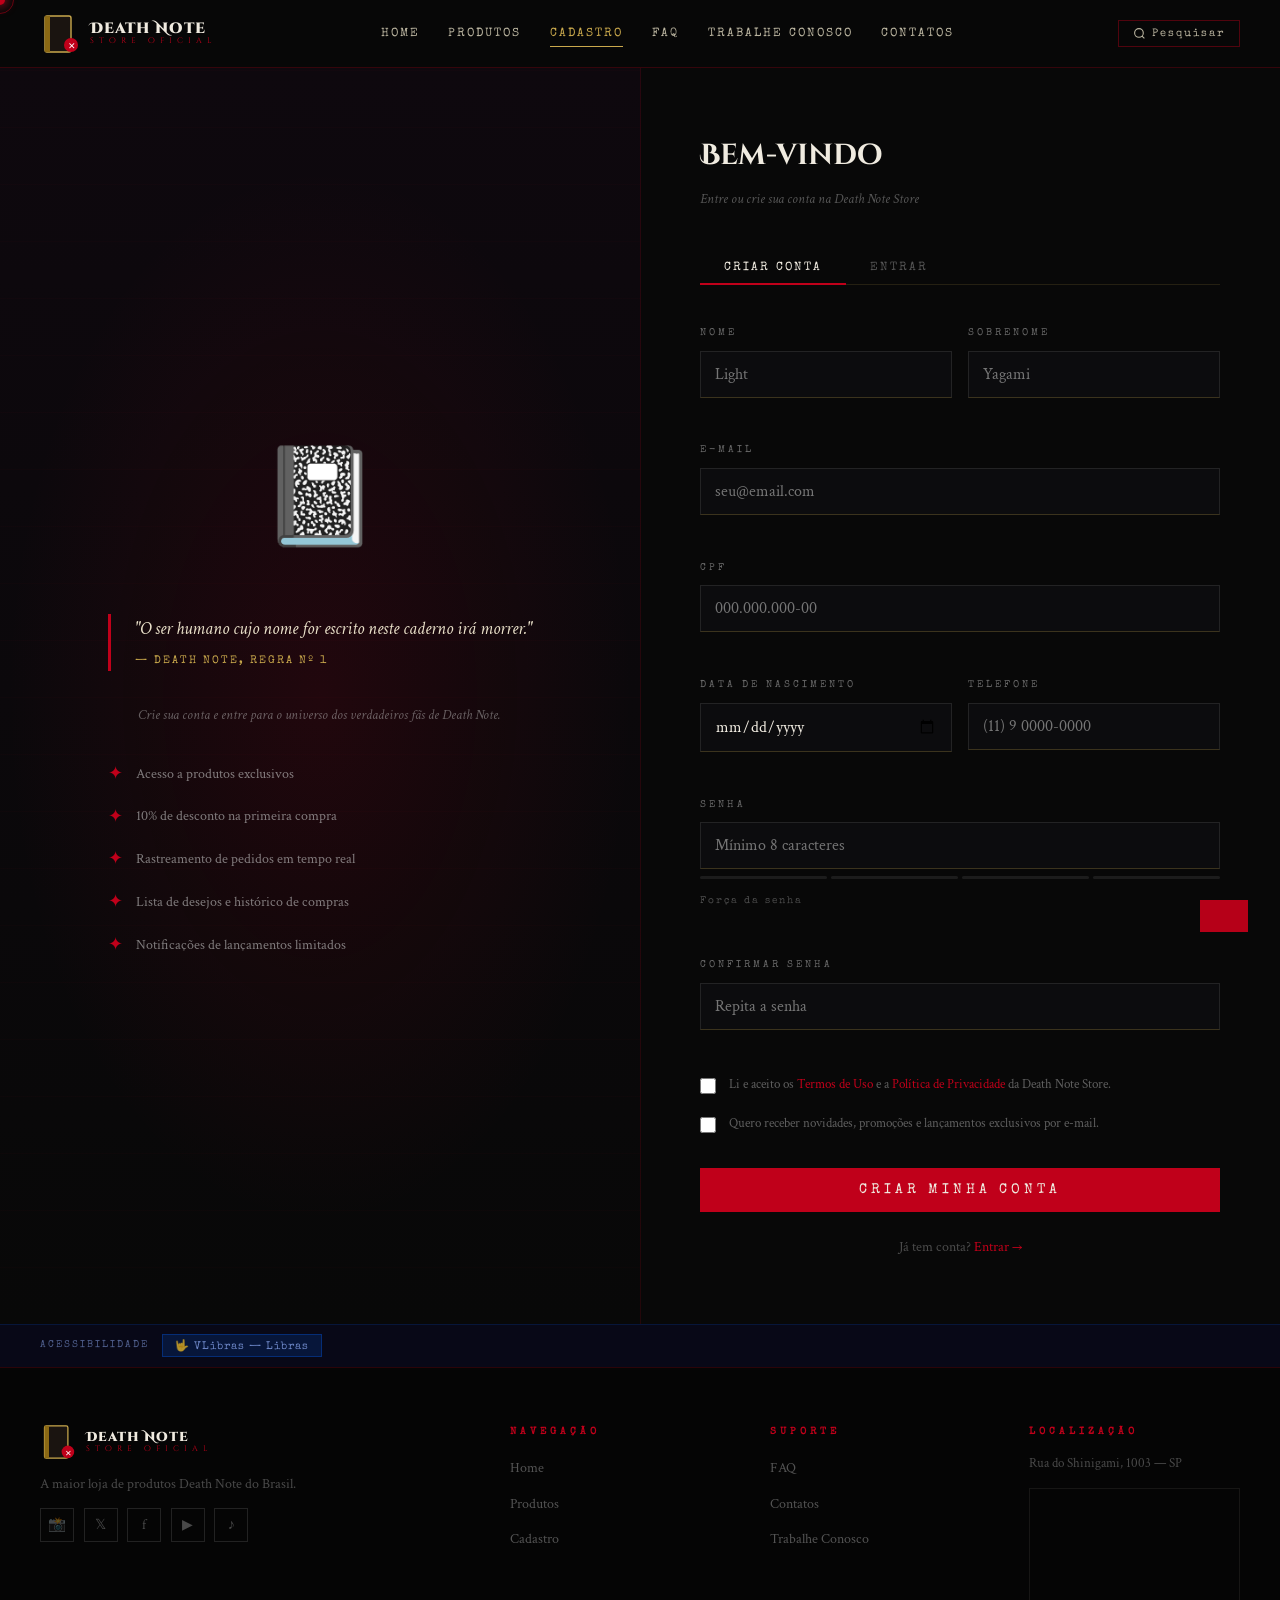
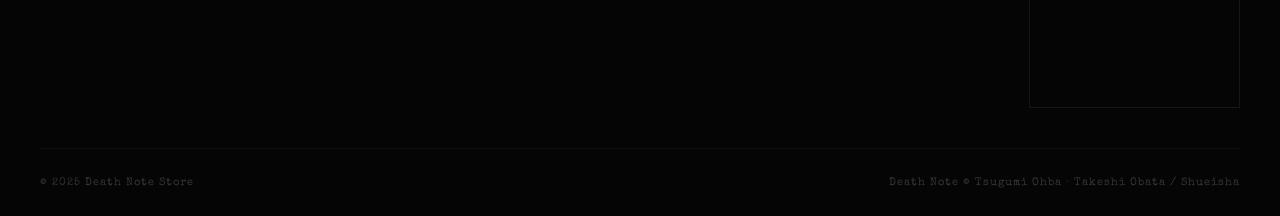
==== cadastro.html @ 44379158 "att final boss" ====
<!DOCTYPE html>
<html lang="pt-BR">
<head>
<meta charset="UTF-8">
<meta name="viewport" content="width=device-width, initial-scale=1.0">
<title>Cadastro — Death Note Store</title>
<link rel="stylesheet" href="style.css">
<style>
.cad-wrapper {
  min-height: 100vh;
  display: flex;
  align-items: stretch;
  padding-top: 68px;
}

/* LADO ESQUERDO — decorativo */
.cad-left {
  flex: 1;
  background:
    radial-gradient(ellipse 70% 60% at 50% 50%, rgba(192,0,26,.12) 0%, transparent 70%),
    linear-gradient(180deg, #0e080e, #080808);
  display: flex;
  flex-direction: column;
  align-items: center;
  justify-content: center;
  padding: 4rem 3rem;
  position: relative;
  overflow: hidden;
  border-right: 1px solid rgba(192,0,26,.15);
}

.cad-left-lines {
  position: absolute; inset: 0;
  background-image:
    repeating-linear-gradient(0deg,transparent,transparent 56px,rgba(192,0,26,.025) 56px,rgba(192,0,26,.025) 57px);
}

.cad-quote {
  position: relative; z-index: 2; text-align: center;
}

.cad-icon { font-size: 6rem; margin-bottom: 2rem; animation: float 4s ease-in-out infinite; }
@keyframes float { 0%,100%{transform:translateY(0)} 50%{transform:translateY(-12px)} }

.cad-quote blockquote {
  border-left: 3px solid var(--red); padding-left: 1.5rem; text-align:left; margin-bottom:2rem;
  font-style:italic; font-size:1.1rem; color:var(--cream);
}
.cad-quote blockquote cite {
  display:block; font-family:'Special Elite',cursive; font-size:.68rem; letter-spacing:2px;
  color:var(--gold); font-style:normal; margin-top:.5rem; text-transform:uppercase;
}

.cad-benefits { list-style:none; text-align:left; margin-top:2rem; }
.cad-benefits li {
  display:flex; align-items:center; gap:.8rem;
  font-size:.9rem; color:rgba(200,200,200,.6); margin-bottom:.8rem;
}
.cad-benefits li span { color:var(--red); font-size:1.1rem; }

/* LADO DIREITO — formulário */
.cad-right {
  flex: 1;
  display: flex;
  align-items: center;
  justify-content: center;
  padding: 4rem 3rem;
  background: #080808;
}

.cad-form-box {
  width: 100%; max-width: 520px;
}

.cad-form-box h1 {
  font-family: 'Cinzel Decorative', cursive;
  font-size: 1.8rem; color: var(--white);
  margin-bottom: .4rem;
}
.cad-form-box .sub {
  font-size:.9rem; color:rgba(200,200,200,.4); margin-bottom:2.5rem;
  font-style:italic;
}

/* ABAS Login / Cadastro */
.tabs { display:flex; gap:0; margin-bottom:2.5rem; border-bottom:1px solid rgba(201,168,76,.15); }
.tab-btn {
  background:none; border:none; padding:10px 24px;
  font-family:'Special Elite',cursive; font-size:.72rem; letter-spacing:2px;
  color:rgba(200,200,200,.4); cursor:none; transition:all .2s;
  border-bottom:2px solid transparent; margin-bottom:-1px;
  text-transform:uppercase;
}
.tab-btn.active { color:var(--white); border-bottom-color:var(--red); }
.tab-btn:hover { color:var(--text); }

.tab-pane { display:none; }
.tab-pane.active { display:block; }

/* CAMPOS */
.field { margin-bottom:1.4rem; position:relative; }
.field label {
  display:block; font-family:'Special Elite',cursive; font-size:.65rem;
  letter-spacing:3px; color:rgba(200,200,200,.5); text-transform:uppercase; margin-bottom:.5rem;
}

.field input, .field select {
  width:100%; background:#0c0c0e;
  border:1px solid rgba(200,200,200,.12); border-bottom:1px solid rgba(201,168,76,.25);
  color:var(--white); padding:12px 14px; font-family:'Crimson Text',serif; font-size:1rem;
  outline:none; transition:all .3s; cursor:none;
  -webkit-appearance:none;
}
.field input:focus {
  border-color:rgba(192,0,26,.5); border-bottom-color:var(--red);
  background:#0f0c0f;
  box-shadow:0 2px 0 var(--red);
}
.field input.valid {
  border-color:rgba(50,200,100,.3); border-bottom-color:rgba(50,200,100,.6);
  box-shadow:0 2px 0 rgba(50,200,100,.5);
}
.field input.invalid {
  border-color:rgba(192,0,26,.5); border-bottom-color:var(--red);
  box-shadow:0 2px 0 var(--red);
}

.field-msg {
  font-family:'Special Elite',cursive; font-size:.62rem; letter-spacing:1px;
  margin-top:.4rem; min-height:1rem; display:block; transition:all .3s;
}
.field-msg.ok { color:rgba(50,200,100,.7); }
.field-msg.err { color:var(--red); }

.field-icon {
  position:absolute; right:12px; top:38px; font-size:1rem; pointer-events:none;
}

/* CHECKBOX */
.check-row {
  display:flex; align-items:flex-start; gap:.8rem; margin-bottom:1.2rem; cursor:none;
}
.check-row input[type=checkbox] {
  width:16px; height:16px; flex-shrink:0; margin-top:3px; cursor:none;
  accent-color:var(--red);
}
.check-row label {
  font-size:.82rem; color:rgba(200,200,200,.45); cursor:none; line-height:1.5;
}
.check-row label a { color:var(--red); text-decoration:none; }
.check-row label a:hover { color:var(--gold); }

/* PROGRESSO SENHA */
.pwd-strength { margin-top:.4rem; }
.pwd-bars { display:flex; gap:4px; height:3px; margin-bottom:.3rem; }
.pwd-bar { flex:1; background:rgba(200,200,200,.1); transition:background .3s; border-radius:2px; }
.pwd-bar.weak   { background:var(--red); }
.pwd-bar.medium { background:var(--gold); }
.pwd-bar.strong { background:rgba(50,200,100,.7); }
.pwd-label { font-family:'Special Elite',cursive; font-size:.6rem; letter-spacing:2px; color:rgba(200,200,200,.35); }

/* BTN SUBMIT */
.btn-submit {
  width:100%; background:var(--red); color:var(--white); border:none;
  padding:15px; font-family:'Special Elite',cursive; font-size:.85rem;
  letter-spacing:4px; text-transform:uppercase; cursor:none; transition:all .3s;
  margin-top:1rem; position:relative; overflow:hidden;
}
.btn-submit::before {
  content:''; position:absolute; inset:0;
  background:rgba(255,255,255,.1); transform:translateX(-100%); transition:transform .3s;
}
.btn-submit:hover::before { transform:translateX(0); }
.btn-submit:hover { box-shadow:0 0 30px rgba(192,0,26,.5); }
.btn-submit:disabled { background:rgba(192,0,26,.3); cursor:not-allowed; }

.login-link { text-align:center; margin-top:1.5rem; font-size:.85rem; color:rgba(200,200,200,.35); }
.login-link a { color:var(--red); text-decoration:none; cursor:none; }
.login-link a:hover { color:var(--gold); }

/* DIVIDER */
.or-div {
  display:flex; align-items:center; gap:1rem; margin:1.5rem 0;
  font-family:'Special Elite',cursive; font-size:.65rem; letter-spacing:2px; color:rgba(200,200,200,.25);
}
.or-div::before, .or-div::after { content:''; flex:1; height:1px; background:rgba(200,200,200,.08); }

/* CAMPO DUPLO */
.field-row { display:grid; grid-template-columns:1fr 1fr; gap:1rem; }

/* SUCESSO */
.success-screen {
  display:none; text-align:center; padding:3rem 0;
}
.success-icon { font-size:4rem; margin-bottom:1.5rem; animation:bounceIn .8s ease; }
@keyframes bounceIn {
  0%   {transform:scale(0); opacity:0}
  60%  {transform:scale(1.15)}
  100% {transform:scale(1); opacity:1}
}
.success-screen h2 { font-family:'Cinzel Decorative',cursive; font-size:1.4rem; color:var(--white); margin-bottom:.8rem; }
.success-screen p { color:var(--text); font-size:.95rem; margin-bottom:2rem; }

@media(max-width:900px){
  .cad-left { display:none; }
  .cad-right { padding:2rem 1.5rem; }
}
</style>
</head>
<body>

<div class="cursor" id="cursor"></div>
<div class="cursor-ring" id="cursorRing"></div>

<!-- SEARCH MODAL -->
<div class="search-modal" id="searchModal">
  <div class="search-box">
    <div class="search-input-wrap">
      <input type="text" class="search-input" id="searchInput" placeholder="Buscar produtos...">
      <button class="search-close" onclick="closeSearch()">✕</button>
    </div>
    <div class="search-results" id="searchResults"></div>
  </div>
</div>

<!-- HEADER -->
<header>
  <a href="index.html" class="logo">
    <div class="logo-icon">
      <svg viewBox="0 0 40 40" fill="none"><rect x="5" y="2" width="26" height="36" rx="2" fill="#1a1410" stroke="#c9a84c" stroke-width="1.4"/><rect x="5" y="2" width="5" height="36" fill="#8b6914"/><circle cx="31" cy="31" r="7" fill="#c0001a"/><text x="27.5" y="35" fill="white" font-size="9" font-family="serif">✕</text></svg>
    </div>
    <div class="logo-text">Death Note <small>store oficial</small></div>
  </a>
  <nav>
    <a href="index.html">Home</a>
    <a href="produtos.html">Produtos</a>
    <a href="cadastro.html" class="active">Cadastro</a>
    <a href="index.html#faq">FAQ</a>
    <a href="index.html#trabalhe">Trabalhe Conosco</a>
    <a href="index.html#contatos">Contatos</a>
  </nav>
  <div class="header-right">
    <button class="btn-search" onclick="openSearch()">
      <svg width="13" height="13" viewBox="0 0 24 24" fill="none" stroke="currentColor" stroke-width="2"><circle cx="11" cy="11" r="8"/><path d="m21 21-4.35-4.35"/></svg>
      Pesquisar
    </button>
  </div>
</header>

<main>
<div class="cad-wrapper">

  <!-- ESQUERDA -->
  <div class="cad-left">
    <div class="cad-left-lines"></div>
    <div class="cad-quote">
      <div class="cad-icon">📓</div>
      <blockquote>
        "O ser humano cujo nome for escrito neste caderno irá morrer."
        <cite>— Death Note, Regra Nº 1</cite>
      </blockquote>
      <p style="font-size:.9rem;color:rgba(200,200,200,.45);font-style:italic;margin-bottom:1.5rem;">Crie sua conta e entre para o universo dos verdadeiros fãs de Death Note.</p>
      <ul class="cad-benefits">
        <li><span>✦</span> Acesso a produtos exclusivos</li>
        <li><span>✦</span> 10% de desconto na primeira compra</li>
        <li><span>✦</span> Rastreamento de pedidos em tempo real</li>
        <li><span>✦</span> Lista de desejos e histórico de compras</li>
        <li><span>✦</span> Notificações de lançamentos limitados</li>
      </ul>
    </div>
  </div>

  <!-- DIREITA -->
  <div class="cad-right">
    <div class="cad-form-box">

      <h1>Bem-vindo</h1>
      <p class="sub">Entre ou crie sua conta na Death Note Store</p>

      <!-- ABAS -->
      <div class="tabs">
        <button class="tab-btn active" onclick="switchTab('cadastro',this)">Criar Conta</button>
        <button class="tab-btn" onclick="switchTab('login',this)">Entrar</button>
      </div>

      <!-- ── ABA CADASTRO ── -->
      <div class="tab-pane active" id="tab-cadastro">
        <div id="formCad">
          <div class="field-row">
            <div class="field">
              <label>Nome</label>
              <input type="text" id="fNome" placeholder="Light" oninput="validateNome()" onblur="validateNome()">
              <span class="field-msg" id="msgNome"></span>
            </div>
            <div class="field">
              <label>Sobrenome</label>
              <input type="text" id="fSobrenome" placeholder="Yagami" oninput="validateSobrenome()" onblur="validateSobrenome()">
              <span class="field-msg" id="msgSobrenome"></span>
            </div>
          </div>

          <div class="field">
            <label>E-mail</label>
            <input type="email" id="fEmail" placeholder="seu@email.com" oninput="validateEmail()" onblur="validateEmail()">
            <span class="field-msg" id="msgEmail"></span>
          </div>

          <div class="field">
            <label>CPF</label>
            <input type="text" id="fCpf" placeholder="000.000.000-00" maxlength="14" oninput="maskCpf(this)" onblur="validateCpf()">
            <span class="field-msg" id="msgCpf"></span>
          </div>

          <div class="field-row">
            <div class="field">
              <label>Data de Nascimento</label>
              <input type="date" id="fNasc" onblur="validateNasc()">
              <span class="field-msg" id="msgNasc"></span>
            </div>
            <div class="field">
              <label>Telefone</label>
              <input type="text" id="fTel" placeholder="(11) 9 0000-0000" maxlength="16" oninput="maskTel(this)" onblur="validateTel()">
              <span class="field-msg" id="msgTel"></span>
            </div>
          </div>

          <div class="field">
            <label>Senha</label>
            <input type="password" id="fSenha" placeholder="Mínimo 8 caracteres" oninput="validateSenha()" onblur="validateSenha()">
            <div class="pwd-strength">
              <div class="pwd-bars">
                <div class="pwd-bar" id="bar1"></div>
                <div class="pwd-bar" id="bar2"></div>
                <div class="pwd-bar" id="bar3"></div>
                <div class="pwd-bar" id="bar4"></div>
              </div>
              <span class="pwd-label" id="pwdLabel">Força da senha</span>
            </div>
            <span class="field-msg" id="msgSenha"></span>
          </div>

          <div class="field">
            <label>Confirmar Senha</label>
            <input type="password" id="fSenha2" placeholder="Repita a senha" oninput="validateSenha2()" onblur="validateSenha2()">
            <span class="field-msg" id="msgSenha2"></span>
          </div>

          <div class="check-row">
            <input type="checkbox" id="chkTermos">
            <label for="chkTermos">Li e aceito os <a href="#">Termos de Uso</a> e a <a href="#">Política de Privacidade</a> da Death Note Store.</label>
          </div>
          <div class="check-row">
            <input type="checkbox" id="chkNews">
            <label for="chkNews">Quero receber novidades, promoções e lançamentos exclusivos por e-mail.</label>
          </div>

          <button class="btn-submit" onclick="submitCad()">Criar Minha Conta</button>
          <p class="login-link">Já tem conta? <a onclick="switchTabDirect('login')">Entrar →</a></p>
        </div>

        <!-- SUCESSO -->
        <div class="success-screen" id="successCad">
          <div class="success-icon">📓</div>
          <h2>Conta Criada!</h2>
          <p>Bem-vindo ao universo Death Note Store.<br>Você ganhou <strong style="color:var(--gold)">10% de desconto</strong> na primeira compra com o cupom:</p>
          <div style="border:1px dashed rgba(201,168,76,.4);padding:12px 24px;display:inline-block;font-family:'Special Elite',cursive;font-size:1.2rem;letter-spacing:6px;color:var(--gold2);margin:1rem 0">KIRA2025</div>
          <br>
          <a href="produtos.html" class="btn-primary" style="margin-top:1rem">Ir às Compras →</a>
        </div>
      </div>

      <!-- ── ABA LOGIN ── -->
      <div class="tab-pane" id="tab-login">
        <div id="formLogin">
          <div class="field">
            <label>E-mail</label>
            <input type="email" id="lEmail" placeholder="seu@email.com" oninput="validateLEmail()" onblur="validateLEmail()">
            <span class="field-msg" id="msgLEmail"></span>
          </div>
          <div class="field">
            <label>Senha</label>
            <input type="password" id="lSenha" placeholder="Sua senha" oninput="validateLSenha()" onblur="validateLSenha()">
            <span class="field-msg" id="msgLSenha"></span>
          </div>
          <div style="text-align:right;margin-bottom:1.5rem;">
            <a href="#" style="font-family:'Special Elite',cursive;font-size:.65rem;letter-spacing:2px;color:rgba(200,200,200,.35);text-decoration:none;cursor:none;">Esqueci minha senha</a>
          </div>
          <button class="btn-submit" onclick="submitLogin()">Entrar na Minha Conta</button>
          <p class="login-link" style="margin-top:1.2rem">Não tem conta? <a onclick="switchTabDirect('cadastro')">Criar agora →</a></p>
        </div>
        <div class="success-screen" id="successLogin">
          <div class="success-icon">⚡</div>
          <h2>Login Realizado!</h2>
          <p>Bem-vindo de volta à Death Note Store.</p>
          <a href="index.html" class="btn-primary" style="margin-top:1rem">Ir para Home →</a>
        </div>
      </div>

    </div>
  </div>
</div>
</main>

<!-- VLIBRAS -->
<div class="vlibras-bar">
  <span>Acessibilidade</span>
  <button class="vlibras-btn" onclick="alert('VLibras — Tradução em Língua Brasileira de Sinais')">🤟 VLibras — Libras</button>
</div>

<footer>
  <div class="footer-grid">
    <div class="footer-brand">
      <div class="logo"><div class="logo-icon" style="width:36px;height:36px"><svg viewBox="0 0 40 40" fill="none"><rect x="5" y="2" width="26" height="36" rx="2" fill="#1a1410" stroke="#c9a84c" stroke-width="1.4"/><rect x="5" y="2" width="5" height="36" fill="#8b6914"/><circle cx="31" cy="31" r="7" fill="#c0001a"/><text x="27.5" y="35" fill="white" font-size="9" font-family="serif">✕</text></svg></div><div class="logo-text" style="font-size:.82rem">Death Note <small>store oficial</small></div></div>
      <p>A maior loja de produtos Death Note do Brasil.</p>
      <div class="social-row"><a href="#" class="social-btn">📸</a><a href="#" class="social-btn">𝕏</a><a href="#" class="social-btn">f</a><a href="#" class="social-btn">▶</a><a href="#" class="social-btn">♪</a></div>
    </div>
    <div class="footer-col"><h4>Navegação</h4><ul><li><a href="index.html">Home</a></li><li><a href="produtos.html">Produtos</a></li><li><a href="cadastro.html">Cadastro</a></li></ul></div>
    <div class="footer-col"><h4>Suporte</h4><ul><li><a href="index.html#faq">FAQ</a></li><li><a href="index.html#contatos">Contatos</a></li><li><a href="index.html#trabalhe">Trabalhe Conosco</a></li></ul></div>
    <div class="footer-col"><h4>Localização</h4><p style="font-size:.8rem;color:rgba(200,200,200,.35);margin-bottom:.8rem;">Rua do Shinigami, 1003 — SP</p><div class="map-wrap"><iframe src="https://www.google.com/maps/embed?pb=!1m18!1m12!1m3!1d3657.1975!2d-46.6388!3d-23.5489!2m3!1f0!2f0!3f0!3m2!1i1024!2i768!4f13.1!3m3!1m2!1s0x0%3A0x0!2zMjPCsDMyJzU2LjAiUyA0NsKwMzgnMTkuNiJX!5e0!3m2!1spt-BR!2sbr!4v1234567890" allowfullscreen="" loading="lazy"></iframe></div></div>
  </div>
  <div class="footer-bottom">
    <span class="footer-copy">© 2025 Death Note Store</span>
    <span class="footer-copy">Death Note © Tsugumi Ohba · Takeshi Obata / Shueisha</span>
  </div>
</footer>

<div id="toast" style="position:fixed;bottom:2rem;right:2rem;background:rgba(192,0,26,.95);color:var(--white);padding:1rem 1.5rem;font-family:'Special Elite',cursive;font-size:.78rem;letter-spacing:2px;z-index:3000;transform:translateY(200%);transition:transform .4s cubic-bezier(.34,1.56,.64,1);"></div>

<script src="shared.js"></script>
<script>
// ── ABAS
function switchTab(name, btn){
  document.querySelectorAll('.tab-btn').forEach(b=>b.classList.remove('active'));
  document.querySelectorAll('.tab-pane').forEach(p=>p.classList.remove('active'));
  btn.classList.add('active');
  document.getElementById('tab-'+name).classList.add('active');
}
function switchTabDirect(name){
  const btn = [...document.querySelectorAll('.tab-btn')].find(b=>b.textContent.toLowerCase().includes(name==='cadastro'?'criar':'entrar'));
  if(btn) switchTab(name,btn);
}

// ── MÁSCARAS
function maskCpf(el){
  let v=el.value.replace(/\D/g,'').substring(0,11);
  if(v.length>9) v=v.replace(/^(\d{3})(\d{3})(\d{3})(\d{1,2})/,'$1.$2.$3-$4');
  else if(v.length>6) v=v.replace(/^(\d{3})(\d{3})(\d{1,3})/,'$1.$2.$3');
  else if(v.length>3) v=v.replace(/^(\d{3})(\d{1,3})/,'$1.$2');
  el.value=v;
}
function maskTel(el){
  let v=el.value.replace(/\D/g,'').substring(0,11);
  if(v.length>10) v=v.replace(/^(\d{2})(\d{1})(\d{4})(\d{4})/,'($1) $2 $3-$4');
  else if(v.length>6) v=v.replace(/^(\d{2})(\d{4})(\d{0,4})/,'($1) $2-$3');
  else if(v.length>2) v=v.replace(/^(\d{2})(\d+)/,'($1) $2');
  else if(v.length>0) v='('+v;
  el.value=v;
}

// ── VALIDAÇÃO CPF (algoritmo oficial)
function cpfValido(cpf){
  cpf=cpf.replace(/\D/g,'');
  if(cpf.length!==11) return false;
  if(/^(\d)\1{10}$/.test(cpf)) return false;
  let sum=0, r;
  for(let i=0;i<9;i++) sum+=parseInt(cpf[i])*(10-i);
  r=sum%11<2?0:11-sum%11;
  if(r!==parseInt(cpf[9])) return false;
  sum=0;
  for(let i=0;i<10;i++) sum+=parseInt(cpf[i])*(11-i);
  r=sum%11<2?0:11-sum%11;
  return r===parseInt(cpf[10]);
}

// ── VALIDADORES
function setField(inputId, msgId, ok, msg){
  const inp=document.getElementById(inputId);
  const msgEl=document.getElementById(msgId);
  inp.className = ok===null ? '' : ok ? 'valid' : 'invalid';
  msgEl.className = 'field-msg ' + (ok===null?'': ok?'ok':'err');
  msgEl.textContent = msg||'';
}
function validateNome(){
  const v=document.getElementById('fNome').value.trim();
  if(!v) setField('fNome','msgNome',null,'');
  else if(v.length<2) setField('fNome','msgNome',false,'Nome muito curto');
  else setField('fNome','msgNome',true,'✓ Nome válido');
}
function validateSobrenome(){
  const v=document.getElementById('fSobrenome').value.trim();
  if(!v) setField('fSobrenome','msgSobrenome',null,'');
  else if(v.length<2) setField('fSobrenome','msgSobrenome',false,'Sobrenome muito curto');
  else setField('fSobrenome','msgSobrenome',true,'✓ Sobrenome válido');
}
function validateEmail(){
  const v=document.getElementById('fEmail').value.trim();
  const re=/^[^\s@]+@[^\s@]+\.[^\s@]+$/;
  if(!v) setField('fEmail','msgEmail',null,'');
  else if(!re.test(v)) setField('fEmail','msgEmail',false,'E-mail inválido');
  else setField('fEmail','msgEmail',true,'✓ E-mail válido');
}
function validateCpf(){
  const v=document.getElementById('fCpf').value;
  if(!v) setField('fCpf','msgCpf',null,'');
  else if(!cpfValido(v)) setField('fCpf','msgCpf',false,'CPF inválido — verifique os dígitos');
  else setField('fCpf','msgCpf',true,'✓ CPF válido');
}
function validateNasc(){
  const v=document.getElementById('fNasc').value;
  if(!v){ setField('fNasc','msgNasc',null,''); return; }
  const d=new Date(v), hoje=new Date();
  const age=hoje.getFullYear()-d.getFullYear();
  if(age<16) setField('fNasc','msgNasc',false,'Você deve ter pelo menos 16 anos');
  else if(age>110) setField('fNasc','msgNasc',false,'Data inválida');
  else setField('fNasc','msgNasc',true,'✓ Idade válida');
}
function validateTel(){
  const v=document.getElementById('fTel').value.replace(/\D/g,'');
  if(!v) setField('fTel','msgTel',null,'');
  else if(v.length<10) setField('fTel','msgTel',false,'Telefone incompleto');
  else setField('fTel','msgTel',true,'✓ Telefone válido');
}
function validateSenha(){
  const v=document.getElementById('fSenha').value;
  const bars=[document.getElementById('bar1'),document.getElementById('bar2'),document.getElementById('bar3'),document.getElementById('bar4')];
  const lbl=document.getElementById('pwdLabel');
  bars.forEach(b=>b.className='pwd-bar');
  if(!v){ setField('fSenha','msgSenha',null,''); lbl.textContent='Força da senha'; return; }
  let score=0;
  if(v.length>=8) score++;
  if(/[A-Z]/.test(v)) score++;
  if(/[0-9]/.test(v)) score++;
  if(/[^A-Za-z0-9]/.test(v)) score++;
  const lvl=score<=1?'weak':score<=2?'weak':score===3?'medium':'strong';
  for(let i=0;i<score;i++) bars[i].className='pwd-bar '+lvl;
  lbl.textContent=lvl==='weak'?'Fraca':lvl==='medium'?'Média':'Forte';
  if(v.length<8) setField('fSenha','msgSenha',false,'Mínimo 8 caracteres');
  else setField('fSenha','msgSenha',true,'✓ Senha aceita');
}
function validateSenha2(){
  const v1=document.getElementById('fSenha').value;
  const v2=document.getElementById('fSenha2').value;
  if(!v2) setField('fSenha2','msgSenha2',null,'');
  else if(v1!==v2) setField('fSenha2','msgSenha2',false,'As senhas não coincidem');
  else setField('fSenha2','msgSenha2',true,'✓ Senhas conferem');
}

// LOGIN VALIDATORS
function validateLEmail(){
  const v=document.getElementById('lEmail').value.trim();
  const re=/^[^\s@]+@[^\s@]+\.[^\s@]+$/;
  if(!v) setField('lEmail','msgLEmail',null,'');
  else if(!re.test(v)) setField('lEmail','msgLEmail',false,'E-mail inválido');
  else setField('lEmail','msgLEmail',true,'✓');
}
function validateLSenha(){
  const v=document.getElementById('lSenha').value;
  if(!v) setField('lSenha','msgLSenha',null,'');
  else if(v.length<6) setField('lSenha','msgLSenha',false,'Senha muito curta');
  else setField('lSenha','msgLSenha',true,'✓');
}

// ── SUBMITS
function showToast(msg){
  const t=document.getElementById('toast');
  t.textContent=msg; t.style.transform='translateY(0)';
  setTimeout(()=>t.style.transform='translateY(200%)',3000);
}

function submitCad(){
  // rodar todos validadores
  validateNome(); validateSobrenome(); validateEmail(); validateCpf(); validateNasc(); validateTel(); validateSenha(); validateSenha2();
  const nome=document.getElementById('fNome').value.trim();
  const sobrenome=document.getElementById('fSobrenome').value.trim();
  const email=document.getElementById('fEmail').value.trim();
  const cpf=document.getElementById('fCpf').value;
  const nasc=document.getElementById('fNasc').value;
  const tel=document.getElementById('fTel').value;
  const senha=document.getElementById('fSenha').value;
  const senha2=document.getElementById('fSenha2').value;
  const termos=document.getElementById('chkTermos').checked;

  if(!nome||nome.length<2){ showToast('⚠ Preencha seu nome'); return; }
  if(!sobrenome||sobrenome.length<2){ showToast('⚠ Preencha seu sobrenome'); return; }
  const re=/^[^\s@]+@[^\s@]+\.[^\s@]+$/;
  if(!re.test(email)){ showToast('⚠ E-mail inválido'); return; }
  if(!cpfValido(cpf)){ showToast('⚠ CPF inválido — verifique os dígitos'); return; }
  if(!nasc){ showToast('⚠ Informe sua data de nascimento'); return; }
  const age=new Date().getFullYear()-new Date(nasc).getFullYear();
  if(age<16){ showToast('⚠ Você deve ter pelo menos 16 anos'); return; }
  if(tel.replace(/\D/g,'').length<10){ showToast('⚠ Telefone inválido'); return; }
  if(senha.length<8){ showToast('⚠ Senha precisa ter no mínimo 8 caracteres'); return; }
  if(senha!==senha2){ showToast('⚠ As senhas não coincidem'); return; }
  if(!termos){ showToast('⚠ Aceite os termos para continuar'); return; }

  document.getElementById('formCad').style.display='none';
  document.getElementById('successCad').style.display='block';
}

function submitLogin(){
  validateLEmail(); validateLSenha();
  const email=document.getElementById('lEmail').value.trim();
  const senha=document.getElementById('lSenha').value;
  const re=/^[^\s@]+@[^\s@]+\.[^\s@]+$/;
  if(!re.test(email)){ showToast('⚠ E-mail inválido'); return; }
  if(senha.length<6){ showToast('⚠ Senha inválida'); return; }
  document.getElementById('formLogin').style.display='none';
  document.getElementById('successLogin').style.display='block';
}
</script>
</body>
</html>
---- style.css ----
@import url('https://fonts.googleapis.com/css2?family=Cinzel+Decorative:wght@400;700;900&family=Crimson+Text:ital,wght@0,400;0,600;1,400&family=Special+Elite&display=swap');

:root {
  --black: #080808;
  --deep: #100d10;
  --red: #c0001a;
  --red2: #ff1a35;
  --gold: #c9a84c;
  --gold2: #f0d080;
  --cream: #e8dfc8;
  --gray: #2a2a35;
  --text: #bbb5a0;
  --white: #f0ebe0;
}

* { margin:0; padding:0; box-sizing:border-box; }
html { scroll-behavior: smooth; }

body {
  background: var(--black);
  color: var(--text);
  font-family: 'Crimson Text', serif;
  font-size: 17px;
  line-height: 1.7;
  cursor: none;
}

/* CURSOR */
.cursor {
  width: 10px; height: 10px;
  background: var(--red);
  border-radius: 50%;
  position: fixed;
  pointer-events: none;
  z-index: 9999;
  transform: translate(-50%,-50%);
  transition: transform .08s;
  box-shadow: 0 0 12px var(--red2);
}
.cursor-ring {
  width: 28px; height: 28px;
  border: 1px solid rgba(192,0,26,.5);
  border-radius: 50%;
  position: fixed;
  pointer-events: none;
  z-index: 9998;
  transform: translate(-50%,-50%);
  transition: all .14s ease;
}

/* SCROLLBAR */
::-webkit-scrollbar { width: 5px; }
::-webkit-scrollbar-track { background: var(--black); }
::-webkit-scrollbar-thumb { background: var(--red); }

/* ── HEADER ── */
header {
  position: fixed;
  top: 0; left: 0; right: 0;
  height: 68px;
  z-index: 1000;
  background: rgba(8,8,8,.96);
  backdrop-filter: blur(12px);
  border-bottom: 1px solid rgba(192,0,26,.25);
  display: flex;
  align-items: center;
  justify-content: space-between;
  padding: 0 2.5rem;
}

/* LOGO — canto superior esquerdo */
.logo {
  display: flex; align-items: center; gap: 10px;
  text-decoration: none; flex-shrink: 0;
}
.logo-icon { width: 40px; height: 40px; }
.logo-icon svg { width: 100%; height: 100%; }
.logo-text {
  font-family: 'Cinzel Decorative', cursive;
  font-size: .95rem; font-weight: 900;
  color: var(--white); line-height: 1.1; letter-spacing: 1px;
}
.logo-text small {
  display: block; font-size: .5rem;
  letter-spacing: 5px; color: var(--red); font-weight: 400;
}

/* NAV — centro */
nav {
  display: flex; align-items: center; gap: 1.8rem;
}
nav a {
  font-family: 'Special Elite', cursive;
  font-size: .72rem; letter-spacing: 2px;
  color: var(--text); text-decoration: none; text-transform: uppercase;
  transition: color .2s; position: relative; cursor: none;
}
nav a::after {
  content:''; position:absolute; bottom:-4px; left:0;
  width:0; height:1px; background: var(--red); transition: width .3s;
}
nav a:hover { color: var(--white); }
nav a:hover::after { width: 100%; }
nav a.active { color: var(--gold); }
nav a.active::after { width: 100%; background: var(--gold); }

/* PESQUISAR — canto superior direito */
.header-right { display: flex; align-items: center; gap: .8rem; flex-shrink:0; }
.btn-search {
  background: none; border: 1px solid rgba(192,0,26,.4);
  color: var(--text); padding: 6px 14px; cursor: none;
  font-family: 'Special Elite', cursive; font-size: .7rem; letter-spacing: 2px;
  transition: all .2s; display: flex; align-items: center; gap: 6px;
}
.btn-search:hover { border-color: var(--red); color: var(--white); background: rgba(192,0,26,.1); }


footer {
  background: #050505;
  border-top: 1px solid rgba(192,0,26,.2);
  padding: 3.5rem 2.5rem 1.5rem;
}
.footer-grid {
  max-width: 1200px; margin: 0 auto;
  display: grid; grid-template-columns: 2fr 1fr 1fr 1fr; gap: 3rem;
  margin-bottom: 2.5rem;
}
.footer-brand p { font-size:.85rem; color: rgba(200,200,200,.35); margin-top:.8rem; }
.footer-col h4 {
  font-family: 'Special Elite', cursive;
  font-size: .62rem; letter-spacing: 4px; color: var(--red);
  text-transform: uppercase; margin-bottom: .8rem;
}
.footer-col ul { list-style: none; }
.footer-col ul li { margin-bottom: .4rem; }
.footer-col ul li a {
  font-size:.85rem; color: rgba(200,200,200,.4);
  text-decoration: none; transition: color .2s; cursor: none;
}
.footer-col ul li a:hover { color: var(--gold); }


.social-row { display: flex; gap: .6rem; margin-top: .8rem; }
.social-btn {
  width: 34px; height: 34px;
  border: 1px solid rgba(200,200,200,.15);
  display: flex; align-items: center; justify-content: center;
  color: rgba(200,200,200,.35); text-decoration: none;
  font-size: .9rem; transition: all .2s; cursor: none;
}
.social-btn:hover { border-color: var(--red); color: var(--red); }


.map-wrap {
  width: 100%; height: 220px; overflow: hidden;
  border: 1px solid rgba(201,168,76,.2); margin-top: .8rem;
  filter: grayscale(1) brightness(.5) sepia(.3);
  transition: filter .3s;
}
.map-wrap:hover { filter: grayscale(.6) brightness(.65) sepia(.2); }
.map-wrap iframe { width: 100%; height: 100%; border: none; }

.footer-bottom {
  max-width: 1200px; margin: 0 auto;
  border-top: 1px solid rgba(255,255,255,.05);
  padding-top: 1.5rem;
  display: flex; justify-content: space-between; align-items: center; flex-wrap: wrap; gap: 1rem;
}
.footer-copy { font-family: 'Special Elite', cursive; font-size:.7rem; letter-spacing:1px; color:rgba(200,200,200,.25); }

/* VLibras widget placeholder */
.vlibras-bar {
  background: rgba(0,0,255,.06); border-top: 1px solid rgba(0,100,255,.15);
  padding: .6rem 2.5rem; display: flex; align-items: center; gap: .8rem;
}
.vlibras-bar span { font-family:'Special Elite',cursive; font-size:.65rem; letter-spacing:2px; color:rgba(150,180,255,.5); text-transform:uppercase; }
.vlibras-btn {
  background: rgba(0,100,255,.15); border: 1px solid rgba(0,100,255,.3);
  color: rgba(150,180,255,.7); padding: 4px 12px; font-size:.7rem;
  font-family:'Special Elite',cursive; letter-spacing:1px; cursor:none;
  transition: all .2s;
}
.vlibras-btn:hover { background:rgba(0,100,255,.25); color:#99aaff; }

/* ── SHARED UTILS ── */
.container { max-width: 1200px; margin: 0 auto; padding: 0 2rem; }
.section-label {
  font-family: 'Special Elite', cursive; font-size:.68rem; letter-spacing:6px;
  color: var(--red); text-transform:uppercase; margin-bottom:.8rem;
}
.section-title {
  font-family: 'Cinzel Decorative', cursive;
  font-size: clamp(1.6rem,3.5vw,2.8rem); color: var(--white); line-height:1.2; margin-bottom:1.2rem;
}
.section-div { width:70px; height:2px; background:var(--red); margin-bottom:2.5rem; }

.btn-primary {
  background: var(--red); color: var(--white); border:none;
  padding: 13px 34px; font-family:'Special Elite',cursive;
  font-size:.8rem; letter-spacing:3px; text-transform:uppercase;
  text-decoration:none; cursor:none; transition:all .3s; display:inline-block;
}
.btn-primary:hover { background:var(--red2); box-shadow:0 0 25px rgba(192,0,26,.5); }
.btn-outline {
  background:none; color:var(--white); border:1px solid rgba(255,255,255,.25);
  padding:13px 34px; font-family:'Special Elite',cursive;
  font-size:.8rem; letter-spacing:3px; text-transform:uppercase;
  text-decoration:none; cursor:none; transition:all .3s; display:inline-block;
}
.btn-outline:hover { border-color:var(--gold); color:var(--gold); }

@keyframes fadeInUp {
  from { opacity:0; transform:translateY(28px); }
  to   { opacity:1; transform:translateY(0); }
}
@keyframes fadeIn { from{opacity:0} to{opacity:1} }

/* SEARCH MODAL */
.search-modal {
  position:fixed; inset:0; background:rgba(0,0,0,.97);
  z-index:2000; display:flex; align-items:flex-start; justify-content:center;
  padding-top:14vh; opacity:0; pointer-events:none; transition:opacity .3s;
}
.search-modal.open { opacity:1; pointer-events:all; }
.search-box { width:100%; max-width:680px; padding:0 2rem; }
.search-input-wrap { border-bottom:2px solid var(--red); padding-bottom:.8rem; position:relative; }
.search-input {
  width:100%; background:none; border:none; outline:none;
  font-family:'Cinzel Decorative',cursive; font-size:1.8rem;
  color:var(--white); letter-spacing:2px;
}
.search-input::placeholder { color:rgba(255,255,255,.15); }
.search-close { position:absolute; top:.8rem; right:0; background:none; border:none; color:rgba(255,255,255,.3); font-size:1.6rem; cursor:none; transition:color .2s; }
.search-close:hover { color:var(--red); }
.search-hint { font-family:'Special Elite',cursive; font-size:.65rem; letter-spacing:2px; color:rgba(255,255,255,.2); margin-top:1rem; text-transform:uppercase; }
.search-results { margin-top:1.8rem; }
.search-result {
  display:flex; gap:1rem; align-items:center; padding:.9rem 0;
  border-bottom:1px solid rgba(255,255,255,.04);
  text-decoration:none; color:var(--text); transition:padding .2s, color .2s; cursor:none;
}
.search-result:hover { padding-left:.6rem; color:var(--white); }
.res-type { font-family:'Special Elite',cursive; font-size:.58rem; letter-spacing:2px; color:var(--red); text-transform:uppercase; min-width:80px; }
.res-name { font-size:.95rem; }

@media(max-width:768px){
  nav { display:none; }
  .footer-grid { grid-template-columns:1fr 1fr; }
  header { padding:0 1rem; }
}
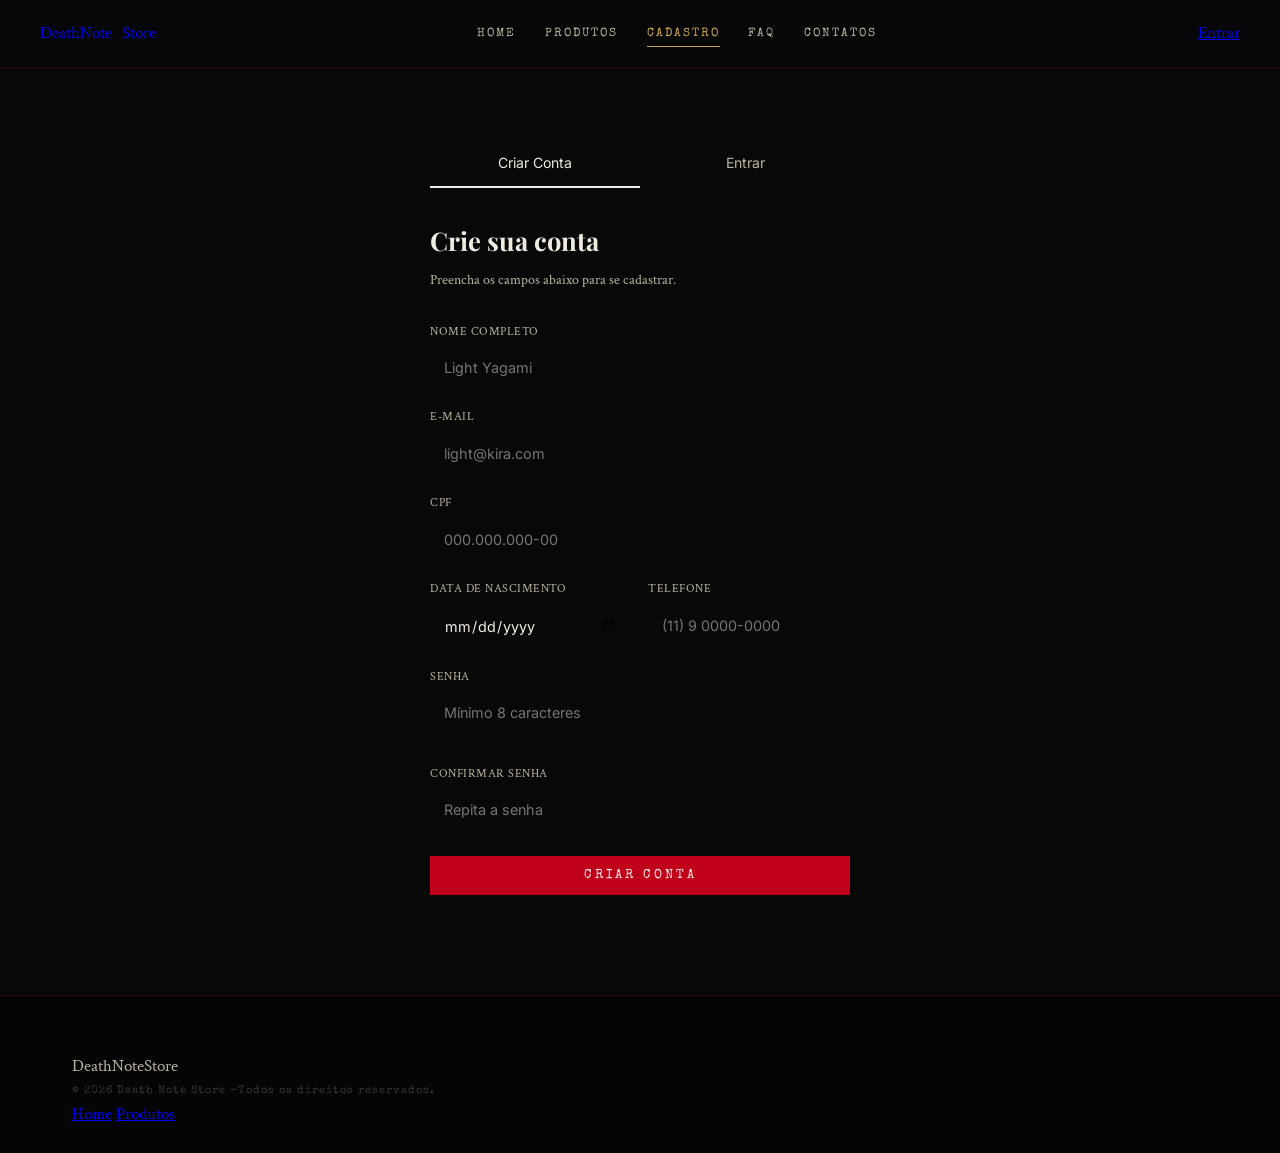
==== commit 3727eb73: "att" ====
--- a/cadastro.html
+++ b/cadastro.html
@@ -1,612 +1,515 @@
 <!DOCTYPE html>
 <html lang="pt-BR">
 <head>
-<meta charset="UTF-8">
-<meta name="viewport" content="width=device-width, initial-scale=1.0">
-<title>Cadastro — Death Note Store</title>
-<link rel="stylesheet" href="style.css">
-<style>
-.cad-wrapper {
-  min-height: 100vh;
-  display: flex;
-  align-items: stretch;
-  padding-top: 68px;
-}
-
-/* LADO ESQUERDO — decorativo */
-.cad-left {
-  flex: 1;
-  background:
-    radial-gradient(ellipse 70% 60% at 50% 50%, rgba(192,0,26,.12) 0%, transparent 70%),
-    linear-gradient(180deg, #0e080e, #080808);
-  display: flex;
-  flex-direction: column;
-  align-items: center;
-  justify-content: center;
-  padding: 4rem 3rem;
-  position: relative;
-  overflow: hidden;
-  border-right: 1px solid rgba(192,0,26,.15);
-}
-
-.cad-left-lines {
-  position: absolute; inset: 0;
-  background-image:
-    repeating-linear-gradient(0deg,transparent,transparent 56px,rgba(192,0,26,.025) 56px,rgba(192,0,26,.025) 57px);
-}
-
-.cad-quote {
-  position: relative; z-index: 2; text-align: center;
-}
-
-.cad-icon { font-size: 6rem; margin-bottom: 2rem; animation: float 4s ease-in-out infinite; }
-@keyframes float { 0%,100%{transform:translateY(0)} 50%{transform:translateY(-12px)} }
-
-.cad-quote blockquote {
-  border-left: 3px solid var(--red); padding-left: 1.5rem; text-align:left; margin-bottom:2rem;
-  font-style:italic; font-size:1.1rem; color:var(--cream);
-}
-.cad-quote blockquote cite {
-  display:block; font-family:'Special Elite',cursive; font-size:.68rem; letter-spacing:2px;
-  color:var(--gold); font-style:normal; margin-top:.5rem; text-transform:uppercase;
-}
-
-.cad-benefits { list-style:none; text-align:left; margin-top:2rem; }
-.cad-benefits li {
-  display:flex; align-items:center; gap:.8rem;
-  font-size:.9rem; color:rgba(200,200,200,.6); margin-bottom:.8rem;
-}
-.cad-benefits li span { color:var(--red); font-size:1.1rem; }
-
-/* LADO DIREITO — formulário */
-.cad-right {
-  flex: 1;
-  display: flex;
-  align-items: center;
-  justify-content: center;
-  padding: 4rem 3rem;
-  background: #080808;
-}
-
-.cad-form-box {
-  width: 100%; max-width: 520px;
-}
-
-.cad-form-box h1 {
-  font-family: 'Cinzel Decorative', cursive;
-  font-size: 1.8rem; color: var(--white);
-  margin-bottom: .4rem;
-}
-.cad-form-box .sub {
-  font-size:.9rem; color:rgba(200,200,200,.4); margin-bottom:2.5rem;
-  font-style:italic;
-}
-
-/* ABAS Login / Cadastro */
-.tabs { display:flex; gap:0; margin-bottom:2.5rem; border-bottom:1px solid rgba(201,168,76,.15); }
-.tab-btn {
-  background:none; border:none; padding:10px 24px;
-  font-family:'Special Elite',cursive; font-size:.72rem; letter-spacing:2px;
-  color:rgba(200,200,200,.4); cursor:none; transition:all .2s;
-  border-bottom:2px solid transparent; margin-bottom:-1px;
-  text-transform:uppercase;
-}
-.tab-btn.active { color:var(--white); border-bottom-color:var(--red); }
-.tab-btn:hover { color:var(--text); }
-
-.tab-pane { display:none; }
-.tab-pane.active { display:block; }
-
-/* CAMPOS */
-.field { margin-bottom:1.4rem; position:relative; }
-.field label {
-  display:block; font-family:'Special Elite',cursive; font-size:.65rem;
-  letter-spacing:3px; color:rgba(200,200,200,.5); text-transform:uppercase; margin-bottom:.5rem;
-}
-
-.field input, .field select {
-  width:100%; background:#0c0c0e;
-  border:1px solid rgba(200,200,200,.12); border-bottom:1px solid rgba(201,168,76,.25);
-  color:var(--white); padding:12px 14px; font-family:'Crimson Text',serif; font-size:1rem;
-  outline:none; transition:all .3s; cursor:none;
-  -webkit-appearance:none;
-}
-.field input:focus {
-  border-color:rgba(192,0,26,.5); border-bottom-color:var(--red);
-  background:#0f0c0f;
-  box-shadow:0 2px 0 var(--red);
-}
-.field input.valid {
-  border-color:rgba(50,200,100,.3); border-bottom-color:rgba(50,200,100,.6);
-  box-shadow:0 2px 0 rgba(50,200,100,.5);
-}
-.field input.invalid {
-  border-color:rgba(192,0,26,.5); border-bottom-color:var(--red);
-  box-shadow:0 2px 0 var(--red);
-}
-
-.field-msg {
-  font-family:'Special Elite',cursive; font-size:.62rem; letter-spacing:1px;
-  margin-top:.4rem; min-height:1rem; display:block; transition:all .3s;
-}
-.field-msg.ok { color:rgba(50,200,100,.7); }
-.field-msg.err { color:var(--red); }
-
-.field-icon {
-  position:absolute; right:12px; top:38px; font-size:1rem; pointer-events:none;
-}
-
-/* CHECKBOX */
-.check-row {
-  display:flex; align-items:flex-start; gap:.8rem; margin-bottom:1.2rem; cursor:none;
-}
-.check-row input[type=checkbox] {
-  width:16px; height:16px; flex-shrink:0; margin-top:3px; cursor:none;
-  accent-color:var(--red);
-}
-.check-row label {
-  font-size:.82rem; color:rgba(200,200,200,.45); cursor:none; line-height:1.5;
-}
-.check-row label a { color:var(--red); text-decoration:none; }
-.check-row label a:hover { color:var(--gold); }
-
-/* PROGRESSO SENHA */
-.pwd-strength { margin-top:.4rem; }
-.pwd-bars { display:flex; gap:4px; height:3px; margin-bottom:.3rem; }
-.pwd-bar { flex:1; background:rgba(200,200,200,.1); transition:background .3s; border-radius:2px; }
-.pwd-bar.weak   { background:var(--red); }
-.pwd-bar.medium { background:var(--gold); }
-.pwd-bar.strong { background:rgba(50,200,100,.7); }
-.pwd-label { font-family:'Special Elite',cursive; font-size:.6rem; letter-spacing:2px; color:rgba(200,200,200,.35); }
-
-/* BTN SUBMIT */
-.btn-submit {
-  width:100%; background:var(--red); color:var(--white); border:none;
-  padding:15px; font-family:'Special Elite',cursive; font-size:.85rem;
-  letter-spacing:4px; text-transform:uppercase; cursor:none; transition:all .3s;
-  margin-top:1rem; position:relative; overflow:hidden;
-}
-.btn-submit::before {
-  content:''; position:absolute; inset:0;
-  background:rgba(255,255,255,.1); transform:translateX(-100%); transition:transform .3s;
-}
-.btn-submit:hover::before { transform:translateX(0); }
-.btn-submit:hover { box-shadow:0 0 30px rgba(192,0,26,.5); }
-.btn-submit:disabled { background:rgba(192,0,26,.3); cursor:not-allowed; }
-
-.login-link { text-align:center; margin-top:1.5rem; font-size:.85rem; color:rgba(200,200,200,.35); }
-.login-link a { color:var(--red); text-decoration:none; cursor:none; }
-.login-link a:hover { color:var(--gold); }
-
-/* DIVIDER */
-.or-div {
-  display:flex; align-items:center; gap:1rem; margin:1.5rem 0;
-  font-family:'Special Elite',cursive; font-size:.65rem; letter-spacing:2px; color:rgba(200,200,200,.25);
-}
-.or-div::before, .or-div::after { content:''; flex:1; height:1px; background:rgba(200,200,200,.08); }
-
-/* CAMPO DUPLO */
-.field-row { display:grid; grid-template-columns:1fr 1fr; gap:1rem; }
-
-/* SUCESSO */
-.success-screen {
-  display:none; text-align:center; padding:3rem 0;
-}
-.success-icon { font-size:4rem; margin-bottom:1.5rem; animation:bounceIn .8s ease; }
-@keyframes bounceIn {
-  0%   {transform:scale(0); opacity:0}
-  60%  {transform:scale(1.15)}
-  100% {transform:scale(1); opacity:1}
-}
-.success-screen h2 { font-family:'Cinzel Decorative',cursive; font-size:1.4rem; color:var(--white); margin-bottom:.8rem; }
-.success-screen p { color:var(--text); font-size:.95rem; margin-bottom:2rem; }
-
-@media(max-width:900px){
-  .cad-left { display:none; }
-  .cad-right { padding:2rem 1.5rem; }
-}
-</style>
+  <meta charset="UTF-8">
+  <meta name="viewport" content="width=device-width, initial-scale=1.0">
+  <title>Cadastro — Death Note Store</title>
+  <link rel="preconnect" href="https://fonts.googleapis.com">
+  <link href="https://fonts.googleapis.com/css2?family=Inter:wght@300;400;500;600&family=Playfair+Display:wght@400;700&display=swap" rel="stylesheet">
+  <link rel="stylesheet" href="style.css">
+
+  <style>
+    /*
+      ════════════════════════════════════
+      ESTILOS EXCLUSIVOS DO CADASTRO
+      ════════════════════════════════════
+    */
+
+    /* Fundo da página de cadastro */
+    .auth-page {
+      min-height: 100vh;
+      display: flex;
+      align-items: center;
+      justify-content: center;
+      padding: 100px 1rem 60px;
+    }
+
+    /* Container branco/card do formulário */
+    .auth-box {
+      background: var(--card);
+      border: 1px solid var(--line);
+      width: 100%;
+      max-width: 500px;
+      padding: 2.5rem;
+    }
+
+    /* Abas "Cadastrar" e "Entrar" */
+    .tabs {
+      display: flex;
+      border-bottom: 1px solid var(--line);
+      margin-bottom: 2rem;
+    }
+    .tab {
+      flex: 1;
+      background: none;
+      border: none;
+      padding: .9rem;
+      font-family: 'Inter', sans-serif;
+      font-size: .88rem;
+      color: var(--muted);
+      cursor: pointer;
+      transition: all .2s;
+      border-bottom: 2px solid transparent;
+      margin-bottom: -1px;
+    }
+    /* Aba ativa: borda branca + cor branca */
+    .tab.active {
+      color: var(--white);
+      border-bottom-color: var(--white);
+    }
+
+    /* Painel de formulário (apenas um visível) */
+    .tab-panel { display: none; }
+    .tab-panel.active { display: block; }
+
+    /* Grupo de campo: label + input */
+    .field {
+      margin-bottom: 1.2rem;
+    }
+    .field label {
+      display: block;
+      font-size: .78rem;
+      letter-spacing: .5px;
+      color: var(--muted);
+      margin-bottom: .4rem;
+      text-transform: uppercase;
+    }
+    .field input, .field select {
+      width: 100%;
+      background: var(--card2);
+      border: 1px solid var(--line);
+      color: var(--white);
+      padding: 11px 14px;
+      font-family: 'Inter', sans-serif;
+      font-size: .9rem;
+      outline: none;
+      transition: border-color .2s;
+      border-radius: 3px;
+    }
+    .field input:focus, .field select:focus {
+      border-color: rgba(255,255,255,.4);
+    }
+    /* Campo com erro — borda vermelha */
+    .field input.erro { border-color: #e05050; }
+    /* Mensagem de erro */
+    .msg-erro {
+      font-size: .75rem;
+      color: #e05050;
+      margin-top: .3rem;
+      display: none;  /* aparece via JS quando há erro */
+    }
+
+    /* Indicador de força de senha */
+    .senha-forca {
+      display: flex;
+      gap: 4px;
+      margin-top: .5rem;
+    }
+    .forca-bar {
+      flex: 1;
+      height: 3px;
+      background: var(--line);
+      border-radius: 2px;
+      transition: background .3s;
+    }
+    .forca-label {
+      font-size: .72rem;
+      color: var(--muted);
+      margin-top: .3rem;
+    }
+
+    /* Linha de dois campos lado a lado */
+    .two-fields {
+      display: grid;
+      grid-template-columns: 1fr 1fr;
+      gap: 1rem;
+    }
+
+    .auth-box h2 {
+      font-family: 'Playfair Display', serif;
+      font-size: 1.6rem;
+      color: var(--white);
+      margin-bottom: .4rem;
+    }
+    .auth-box p.sub {
+      font-size: .85rem;
+      color: var(--muted);
+      margin-bottom: 1.8rem;
+    }
+
+    /* Tela de sucesso (aparece depois do cadastro) */
+    .success-screen {
+      text-align: center;
+      padding: 1rem 0;
+      display: none;
+    }
+    .success-icon { font-size: 3.5rem; margin-bottom: 1rem; }
+    .success-screen h2 { font-family: 'Playfair Display', serif; font-size: 1.8rem; color: var(--white); margin-bottom: .8rem; }
+    .success-screen p { color: var(--muted); margin-bottom: 1.2rem; }
+    .cupom-box {
+      border: 1px dashed rgba(255,255,255,.2);
+      padding: .8rem 1.4rem;
+      display: inline-block;
+      font-size: 1.3rem;
+      font-weight: 600;
+      color: var(--white);
+      letter-spacing: 3px;
+      margin-bottom: 1.5rem;
+    }
+
+    @media (max-width: 500px) {
+      .two-fields { grid-template-columns: 1fr; }
+      .auth-box { padding: 1.5rem; }
+    }
+  </style>
 </head>
 <body>
 
-<div class="cursor" id="cursor"></div>
-<div class="cursor-ring" id="cursorRing"></div>
-
-<!-- SEARCH MODAL -->
-<div class="search-modal" id="searchModal">
-  <div class="search-box">
-    <div class="search-input-wrap">
-      <input type="text" class="search-input" id="searchInput" placeholder="Buscar produtos...">
-      <button class="search-close" onclick="closeSearch()">✕</button>
-    </div>
-    <div class="search-results" id="searchResults"></div>
-  </div>
-</div>
-
-<!-- HEADER -->
-<header>
-  <a href="index.html" class="logo">
-    <div class="logo-icon">
-      <svg viewBox="0 0 40 40" fill="none"><rect x="5" y="2" width="26" height="36" rx="2" fill="#1a1410" stroke="#c9a84c" stroke-width="1.4"/><rect x="5" y="2" width="5" height="36" fill="#8b6914"/><circle cx="31" cy="31" r="7" fill="#c0001a"/><text x="27.5" y="35" fill="white" font-size="9" font-family="serif">✕</text></svg>
-    </div>
-    <div class="logo-text">Death Note <small>store oficial</small></div>
-  </a>
-  <nav>
-    <a href="index.html">Home</a>
-    <a href="produtos.html">Produtos</a>
-    <a href="cadastro.html" class="active">Cadastro</a>
-    <a href="index.html#faq">FAQ</a>
-    <a href="index.html#trabalhe">Trabalhe Conosco</a>
-    <a href="index.html#contatos">Contatos</a>
-  </nav>
-  <div class="header-right">
-    <button class="btn-search" onclick="openSearch()">
-      <svg width="13" height="13" viewBox="0 0 24 24" fill="none" stroke="currentColor" stroke-width="2"><circle cx="11" cy="11" r="8"/><path d="m21 21-4.35-4.35"/></svg>
-      Pesquisar
-    </button>
-  </div>
-</header>
-
-<main>
-<div class="cad-wrapper">
-
-  <!-- ESQUERDA -->
-  <div class="cad-left">
-    <div class="cad-left-lines"></div>
-    <div class="cad-quote">
-      <div class="cad-icon">📓</div>
-      <blockquote>
-        "O ser humano cujo nome for escrito neste caderno irá morrer."
-        <cite>— Death Note, Regra Nº 1</cite>
-      </blockquote>
-      <p style="font-size:.9rem;color:rgba(200,200,200,.45);font-style:italic;margin-bottom:1.5rem;">Crie sua conta e entre para o universo dos verdadeiros fãs de Death Note.</p>
-      <ul class="cad-benefits">
-        <li><span>✦</span> Acesso a produtos exclusivos</li>
-        <li><span>✦</span> 10% de desconto na primeira compra</li>
-        <li><span>✦</span> Rastreamento de pedidos em tempo real</li>
-        <li><span>✦</span> Lista de desejos e histórico de compras</li>
-        <li><span>✦</span> Notificações de lançamentos limitados</li>
-      </ul>
+  <header id="header">
+    <a href="index.html" class="logo">DeathNote<span>Store</span></a>
+    <nav>
+      <a href="index.html">Home</a>
+      <a href="produtos.html">Produtos</a>
+      <a href="cadastro.html" class="active">Cadastro</a>
+      <a href="index.html#faq">FAQ</a>
+      <a href="index.html#contatos">Contatos</a>
+    </nav>
+    <a href="cadastro.html" class="btn-header">Entrar</a>
+  </header>
+
+
+  <div class="auth-page">
+    <div class="auth-box">
+
+      <!--
+        ABAS — mudam entre cadastro e login
+        O JS alterna as classes .active
+      -->
+      <div class="tabs">
+        <button class="tab active" onclick="switchTab('cadastro')">Criar Conta</button>
+        <button class="tab"        onclick="switchTab('login')">Entrar</button>
+      </div>
+
+
+      <!-- ════ PAINEL CADASTRO ════ -->
+      <div class="tab-panel active" id="panel-cadastro">
+        <h2>Crie sua conta</h2>
+        <p class="sub">Preencha os campos abaixo para se cadastrar.</p>
+
+        <!--
+          CAMPO: Nome completo
+          Validação: mínimo 3 caracteres, precisa ter sobrenome
+        -->
+        <div class="field">
+          <label for="c-nome">Nome Completo</label>
+          <input type="text" id="c-nome" placeholder="Light Yagami">
+          <p class="msg-erro" id="e-nome">Informe nome e sobrenome.</p>
+        </div>
+
+        <!--
+          CAMPO: E-mail
+          Validação: precisa ter @ e domínio válido
+        -->
+        <div class="field">
+          <label for="c-email">E-mail</label>
+          <input type="email" id="c-email" placeholder="light@kira.com">
+          <p class="msg-erro" id="e-email">E-mail inválido.</p>
+        </div>
+
+        <!--
+          CAMPO: CPF
+          Validação: algoritmo oficial dos dígitos verificadores
+        -->
+        <div class="field">
+          <label for="c-cpf">CPF</label>
+          <input type="text" id="c-cpf" placeholder="000.000.000-00" maxlength="14" oninput="maskCPF(this)">
+          <p class="msg-erro" id="e-cpf">CPF inválido.</p>
+        </div>
+
+        <div class="two-fields">
+          <!--
+            CAMPO: Data de Nascimento
+            Validação: usuário precisa ter pelo menos 16 anos
+          -->
+          <div class="field">
+            <label for="c-nasc">Data de Nascimento</label>
+            <input type="date" id="c-nasc">
+            <p class="msg-erro" id="e-nasc">Mínimo 16 anos.</p>
+          </div>
+
+          <!--
+            CAMPO: Telefone
+            Máscara aplicada via JS
+          -->
+          <div class="field">
+            <label for="c-tel">Telefone</label>
+            <input type="text" id="c-tel" placeholder="(11) 9 0000-0000" maxlength="16" oninput="maskTel(this)">
+            <p class="msg-erro" id="e-tel">Telefone inválido.</p>
+          </div>
+        </div>
+
+        <!--
+          CAMPO: Senha com indicador de força
+          Exibe 4 barrinhas coloridas conforme a complexidade
+        -->
+        <div class="field">
+          <label for="c-senha">Senha</label>
+          <input type="password" id="c-senha" placeholder="Mínimo 8 caracteres" oninput="checkForca(this.value)">
+          <div class="senha-forca">
+            <div class="forca-bar" id="fb1"></div>
+            <div class="forca-bar" id="fb2"></div>
+            <div class="forca-bar" id="fb3"></div>
+            <div class="forca-bar" id="fb4"></div>
+          </div>
+          <p class="forca-label" id="forca-label"></p>
+          <p class="msg-erro" id="e-senha">Mínimo 8 caracteres.</p>
+        </div>
+
+        <!--
+          CAMPO: Confirmação de senha
+          Validação: precisa ser idêntico ao campo anterior
+        -->
+        <div class="field">
+          <label for="c-conf">Confirmar Senha</label>
+          <input type="password" id="c-conf" placeholder="Repita a senha">
+          <p class="msg-erro" id="e-conf">As senhas não coincidem.</p>
+        </div>
+
+        <button class="btn-primary" style="width:100%;margin-top:.5rem" onclick="validarCadastro()">
+          Criar Conta
+        </button>
+      </div>
+
+
+      <!-- ════ PAINEL LOGIN ════ -->
+      <div class="tab-panel" id="panel-login">
+        <h2>Bem-vindo de volta</h2>
+        <p class="sub">Entre com seu e-mail e senha.</p>
+
+        <div class="field">
+          <label for="l-email">E-mail</label>
+          <input type="email" id="l-email" placeholder="light@kira.com">
+          <p class="msg-erro" id="e-lemail">E-mail inválido.</p>
+        </div>
+
+        <div class="field">
+          <label for="l-senha">Senha</label>
+          <input type="password" id="l-senha" placeholder="Sua senha">
+          <p class="msg-erro" id="e-lsenha">Senha obrigatória.</p>
+        </div>
+
+        <button class="btn-primary" style="width:100%;margin-top:.5rem" onclick="validarLogin()">
+          Entrar
+        </button>
+      </div>
+
+
+      <!-- ════ TELA DE SUCESSO (após cadastro) ════ -->
+      <div class="success-screen" id="success">
+        <div class="success-icon">✓</div>
+        <h2>Conta criada!</h2>
+        <p>Bem-vindo à Death Note Store.<br>Use seu cupom de boas-vindas:</p>
+        <div class="cupom-box">KIRA10</div>
+        <p style="font-size:.8rem;color:var(--muted)">10% de desconto na primeira compra</p>
+        <a href="produtos.html" class="btn-primary" style="display:block;text-align:center;margin-top:1.5rem">Ver Produtos</a>
+      </div>
+
     </div>
   </div>
 
-  <!-- DIREITA -->
-  <div class="cad-right">
-    <div class="cad-form-box">
-
-      <h1>Bem-vindo</h1>
-      <p class="sub">Entre ou crie sua conta na Death Note Store</p>
-
-      <!-- ABAS -->
-      <div class="tabs">
-        <button class="tab-btn active" onclick="switchTab('cadastro',this)">Criar Conta</button>
-        <button class="tab-btn" onclick="switchTab('login',this)">Entrar</button>
+
+  <footer>
+    <div class="container footer-inner">
+      <p class="footer-logo">DeathNote<span>Store</span></p>
+      <p class="footer-copy"> © 2026 Death Note Store -Todos os direitos reservados.</p>
+      <div class="footer-links">
+        <a href="index.html">Home</a>
+        <a href="produtos.html">Produtos</a>
       </div>
-
-      <!-- ── ABA CADASTRO ── -->
-      <div class="tab-pane active" id="tab-cadastro">
-        <div id="formCad">
-          <div class="field-row">
-            <div class="field">
-              <label>Nome</label>
-              <input type="text" id="fNome" placeholder="Light" oninput="validateNome()" onblur="validateNome()">
-              <span class="field-msg" id="msgNome"></span>
-            </div>
-            <div class="field">
-              <label>Sobrenome</label>
-              <input type="text" id="fSobrenome" placeholder="Yagami" oninput="validateSobrenome()" onblur="validateSobrenome()">
-              <span class="field-msg" id="msgSobrenome"></span>
-            </div>
-          </div>
-
-          <div class="field">
-            <label>E-mail</label>
-            <input type="email" id="fEmail" placeholder="seu@email.com" oninput="validateEmail()" onblur="validateEmail()">
-            <span class="field-msg" id="msgEmail"></span>
-          </div>
-
-          <div class="field">
-            <label>CPF</label>
-            <input type="text" id="fCpf" placeholder="000.000.000-00" maxlength="14" oninput="maskCpf(this)" onblur="validateCpf()">
-            <span class="field-msg" id="msgCpf"></span>
-          </div>
-
-          <div class="field-row">
-            <div class="field">
-              <label>Data de Nascimento</label>
-              <input type="date" id="fNasc" onblur="validateNasc()">
-              <span class="field-msg" id="msgNasc"></span>
-            </div>
-            <div class="field">
-              <label>Telefone</label>
-              <input type="text" id="fTel" placeholder="(11) 9 0000-0000" maxlength="16" oninput="maskTel(this)" onblur="validateTel()">
-              <span class="field-msg" id="msgTel"></span>
-            </div>
-          </div>
-
-          <div class="field">
-            <label>Senha</label>
-            <input type="password" id="fSenha" placeholder="Mínimo 8 caracteres" oninput="validateSenha()" onblur="validateSenha()">
-            <div class="pwd-strength">
-              <div class="pwd-bars">
-                <div class="pwd-bar" id="bar1"></div>
-                <div class="pwd-bar" id="bar2"></div>
-                <div class="pwd-bar" id="bar3"></div>
-                <div class="pwd-bar" id="bar4"></div>
-              </div>
-              <span class="pwd-label" id="pwdLabel">Força da senha</span>
-            </div>
-            <span class="field-msg" id="msgSenha"></span>
-          </div>
-
-          <div class="field">
-            <label>Confirmar Senha</label>
-            <input type="password" id="fSenha2" placeholder="Repita a senha" oninput="validateSenha2()" onblur="validateSenha2()">
-            <span class="field-msg" id="msgSenha2"></span>
-          </div>
-
-          <div class="check-row">
-            <input type="checkbox" id="chkTermos">
-            <label for="chkTermos">Li e aceito os <a href="#">Termos de Uso</a> e a <a href="#">Política de Privacidade</a> da Death Note Store.</label>
-          </div>
-          <div class="check-row">
-            <input type="checkbox" id="chkNews">
-            <label for="chkNews">Quero receber novidades, promoções e lançamentos exclusivos por e-mail.</label>
-          </div>
-
-          <button class="btn-submit" onclick="submitCad()">Criar Minha Conta</button>
-          <p class="login-link">Já tem conta? <a onclick="switchTabDirect('login')">Entrar →</a></p>
-        </div>
-
-        <!-- SUCESSO -->
-        <div class="success-screen" id="successCad">
-          <div class="success-icon">📓</div>
-          <h2>Conta Criada!</h2>
-          <p>Bem-vindo ao universo Death Note Store.<br>Você ganhou <strong style="color:var(--gold)">10% de desconto</strong> na primeira compra com o cupom:</p>
-          <div style="border:1px dashed rgba(201,168,76,.4);padding:12px 24px;display:inline-block;font-family:'Special Elite',cursive;font-size:1.2rem;letter-spacing:6px;color:var(--gold2);margin:1rem 0">KIRA2025</div>
-          <br>
-          <a href="produtos.html" class="btn-primary" style="margin-top:1rem">Ir às Compras →</a>
-        </div>
-      </div>
-
-      <!-- ── ABA LOGIN ── -->
-      <div class="tab-pane" id="tab-login">
-        <div id="formLogin">
-          <div class="field">
-            <label>E-mail</label>
-            <input type="email" id="lEmail" placeholder="seu@email.com" oninput="validateLEmail()" onblur="validateLEmail()">
-            <span class="field-msg" id="msgLEmail"></span>
-          </div>
-          <div class="field">
-            <label>Senha</label>
-            <input type="password" id="lSenha" placeholder="Sua senha" oninput="validateLSenha()" onblur="validateLSenha()">
-            <span class="field-msg" id="msgLSenha"></span>
-          </div>
-          <div style="text-align:right;margin-bottom:1.5rem;">
-            <a href="#" style="font-family:'Special Elite',cursive;font-size:.65rem;letter-spacing:2px;color:rgba(200,200,200,.35);text-decoration:none;cursor:none;">Esqueci minha senha</a>
-          </div>
-          <button class="btn-submit" onclick="submitLogin()">Entrar na Minha Conta</button>
-          <p class="login-link" style="margin-top:1.2rem">Não tem conta? <a onclick="switchTabDirect('cadastro')">Criar agora →</a></p>
-        </div>
-        <div class="success-screen" id="successLogin">
-          <div class="success-icon">⚡</div>
-          <h2>Login Realizado!</h2>
-          <p>Bem-vindo de volta à Death Note Store.</p>
-          <a href="index.html" class="btn-primary" style="margin-top:1rem">Ir para Home →</a>
-        </div>
-      </div>
-
     </div>
+  </footer>
+
+  <div vw class="enabled">
+    <div vw-access-button class="active"></div>
+    <div vw-plugin-wrapper><div class="vw-plugin-top-wrapper"></div></div>
   </div>
-</div>
-</main>
-
-<!-- VLIBRAS -->
-<div class="vlibras-bar">
-  <span>Acessibilidade</span>
-  <button class="vlibras-btn" onclick="alert('VLibras — Tradução em Língua Brasileira de Sinais')">🤟 VLibras — Libras</button>
-</div>
-
-<footer>
-  <div class="footer-grid">
-    <div class="footer-brand">
-      <div class="logo"><div class="logo-icon" style="width:36px;height:36px"><svg viewBox="0 0 40 40" fill="none"><rect x="5" y="2" width="26" height="36" rx="2" fill="#1a1410" stroke="#c9a84c" stroke-width="1.4"/><rect x="5" y="2" width="5" height="36" fill="#8b6914"/><circle cx="31" cy="31" r="7" fill="#c0001a"/><text x="27.5" y="35" fill="white" font-size="9" font-family="serif">✕</text></svg></div><div class="logo-text" style="font-size:.82rem">Death Note <small>store oficial</small></div></div>
-      <p>A maior loja de produtos Death Note do Brasil.</p>
-      <div class="social-row"><a href="#" class="social-btn">📸</a><a href="#" class="social-btn">𝕏</a><a href="#" class="social-btn">f</a><a href="#" class="social-btn">▶</a><a href="#" class="social-btn">♪</a></div>
-    </div>
-    <div class="footer-col"><h4>Navegação</h4><ul><li><a href="index.html">Home</a></li><li><a href="produtos.html">Produtos</a></li><li><a href="cadastro.html">Cadastro</a></li></ul></div>
-    <div class="footer-col"><h4>Suporte</h4><ul><li><a href="index.html#faq">FAQ</a></li><li><a href="index.html#contatos">Contatos</a></li><li><a href="index.html#trabalhe">Trabalhe Conosco</a></li></ul></div>
-    <div class="footer-col"><h4>Localização</h4><p style="font-size:.8rem;color:rgba(200,200,200,.35);margin-bottom:.8rem;">Rua do Shinigami, 1003 — SP</p><div class="map-wrap"><iframe src="https://www.google.com/maps/embed?pb=!1m18!1m12!1m3!1d3657.1975!2d-46.6388!3d-23.5489!2m3!1f0!2f0!3f0!3m2!1i1024!2i768!4f13.1!3m3!1m2!1s0x0%3A0x0!2zMjPCsDMyJzU2LjAiUyA0NsKwMzgnMTkuNiJX!5e0!3m2!1spt-BR!2sbr!4v1234567890" allowfullscreen="" loading="lazy"></iframe></div></div>
-  </div>
-  <div class="footer-bottom">
-    <span class="footer-copy">© 2025 Death Note Store</span>
-    <span class="footer-copy">Death Note © Tsugumi Ohba · Takeshi Obata / Shueisha</span>
-  </div>
-</footer>
-
-<div id="toast" style="position:fixed;bottom:2rem;right:2rem;background:rgba(192,0,26,.95);color:var(--white);padding:1rem 1.5rem;font-family:'Special Elite',cursive;font-size:.78rem;letter-spacing:2px;z-index:3000;transform:translateY(200%);transition:transform .4s cubic-bezier(.34,1.56,.64,1);"></div>
-
-<script src="shared.js"></script>
-<script>
-// ── ABAS
-function switchTab(name, btn){
-  document.querySelectorAll('.tab-btn').forEach(b=>b.classList.remove('active'));
-  document.querySelectorAll('.tab-pane').forEach(p=>p.classList.remove('active'));
-  btn.classList.add('active');
-  document.getElementById('tab-'+name).classList.add('active');
-}
-function switchTabDirect(name){
-  const btn = [...document.querySelectorAll('.tab-btn')].find(b=>b.textContent.toLowerCase().includes(name==='cadastro'?'criar':'entrar'));
-  if(btn) switchTab(name,btn);
-}
-
-// ── MÁSCARAS
-function maskCpf(el){
-  let v=el.value.replace(/\D/g,'').substring(0,11);
-  if(v.length>9) v=v.replace(/^(\d{3})(\d{3})(\d{3})(\d{1,2})/,'$1.$2.$3-$4');
-  else if(v.length>6) v=v.replace(/^(\d{3})(\d{3})(\d{1,3})/,'$1.$2.$3');
-  else if(v.length>3) v=v.replace(/^(\d{3})(\d{1,3})/,'$1.$2');
-  el.value=v;
-}
-function maskTel(el){
-  let v=el.value.replace(/\D/g,'').substring(0,11);
-  if(v.length>10) v=v.replace(/^(\d{2})(\d{1})(\d{4})(\d{4})/,'($1) $2 $3-$4');
-  else if(v.length>6) v=v.replace(/^(\d{2})(\d{4})(\d{0,4})/,'($1) $2-$3');
-  else if(v.length>2) v=v.replace(/^(\d{2})(\d+)/,'($1) $2');
-  else if(v.length>0) v='('+v;
-  el.value=v;
-}
-
-// ── VALIDAÇÃO CPF (algoritmo oficial)
-function cpfValido(cpf){
-  cpf=cpf.replace(/\D/g,'');
-  if(cpf.length!==11) return false;
-  if(/^(\d)\1{10}$/.test(cpf)) return false;
-  let sum=0, r;
-  for(let i=0;i<9;i++) sum+=parseInt(cpf[i])*(10-i);
-  r=sum%11<2?0:11-sum%11;
-  if(r!==parseInt(cpf[9])) return false;
-  sum=0;
-  for(let i=0;i<10;i++) sum+=parseInt(cpf[i])*(11-i);
-  r=sum%11<2?0:11-sum%11;
-  return r===parseInt(cpf[10]);
-}
-
-// ── VALIDADORES
-function setField(inputId, msgId, ok, msg){
-  const inp=document.getElementById(inputId);
-  const msgEl=document.getElementById(msgId);
-  inp.className = ok===null ? '' : ok ? 'valid' : 'invalid';
-  msgEl.className = 'field-msg ' + (ok===null?'': ok?'ok':'err');
-  msgEl.textContent = msg||'';
-}
-function validateNome(){
-  const v=document.getElementById('fNome').value.trim();
-  if(!v) setField('fNome','msgNome',null,'');
-  else if(v.length<2) setField('fNome','msgNome',false,'Nome muito curto');
-  else setField('fNome','msgNome',true,'✓ Nome válido');
-}
-function validateSobrenome(){
-  const v=document.getElementById('fSobrenome').value.trim();
-  if(!v) setField('fSobrenome','msgSobrenome',null,'');
-  else if(v.length<2) setField('fSobrenome','msgSobrenome',false,'Sobrenome muito curto');
-  else setField('fSobrenome','msgSobrenome',true,'✓ Sobrenome válido');
-}
-function validateEmail(){
-  const v=document.getElementById('fEmail').value.trim();
-  const re=/^[^\s@]+@[^\s@]+\.[^\s@]+$/;
-  if(!v) setField('fEmail','msgEmail',null,'');
-  else if(!re.test(v)) setField('fEmail','msgEmail',false,'E-mail inválido');
-  else setField('fEmail','msgEmail',true,'✓ E-mail válido');
-}
-function validateCpf(){
-  const v=document.getElementById('fCpf').value;
-  if(!v) setField('fCpf','msgCpf',null,'');
-  else if(!cpfValido(v)) setField('fCpf','msgCpf',false,'CPF inválido — verifique os dígitos');
-  else setField('fCpf','msgCpf',true,'✓ CPF válido');
-}
-function validateNasc(){
-  const v=document.getElementById('fNasc').value;
-  if(!v){ setField('fNasc','msgNasc',null,''); return; }
-  const d=new Date(v), hoje=new Date();
-  const age=hoje.getFullYear()-d.getFullYear();
-  if(age<16) setField('fNasc','msgNasc',false,'Você deve ter pelo menos 16 anos');
-  else if(age>110) setField('fNasc','msgNasc',false,'Data inválida');
-  else setField('fNasc','msgNasc',true,'✓ Idade válida');
-}
-function validateTel(){
-  const v=document.getElementById('fTel').value.replace(/\D/g,'');
-  if(!v) setField('fTel','msgTel',null,'');
-  else if(v.length<10) setField('fTel','msgTel',false,'Telefone incompleto');
-  else setField('fTel','msgTel',true,'✓ Telefone válido');
-}
-function validateSenha(){
-  const v=document.getElementById('fSenha').value;
-  const bars=[document.getElementById('bar1'),document.getElementById('bar2'),document.getElementById('bar3'),document.getElementById('bar4')];
-  const lbl=document.getElementById('pwdLabel');
-  bars.forEach(b=>b.className='pwd-bar');
-  if(!v){ setField('fSenha','msgSenha',null,''); lbl.textContent='Força da senha'; return; }
-  let score=0;
-  if(v.length>=8) score++;
-  if(/[A-Z]/.test(v)) score++;
-  if(/[0-9]/.test(v)) score++;
-  if(/[^A-Za-z0-9]/.test(v)) score++;
-  const lvl=score<=1?'weak':score<=2?'weak':score===3?'medium':'strong';
-  for(let i=0;i<score;i++) bars[i].className='pwd-bar '+lvl;
-  lbl.textContent=lvl==='weak'?'Fraca':lvl==='medium'?'Média':'Forte';
-  if(v.length<8) setField('fSenha','msgSenha',false,'Mínimo 8 caracteres');
-  else setField('fSenha','msgSenha',true,'✓ Senha aceita');
-}
-function validateSenha2(){
-  const v1=document.getElementById('fSenha').value;
-  const v2=document.getElementById('fSenha2').value;
-  if(!v2) setField('fSenha2','msgSenha2',null,'');
-  else if(v1!==v2) setField('fSenha2','msgSenha2',false,'As senhas não coincidem');
-  else setField('fSenha2','msgSenha2',true,'✓ Senhas conferem');
-}
-
-// LOGIN VALIDATORS
-function validateLEmail(){
-  const v=document.getElementById('lEmail').value.trim();
-  const re=/^[^\s@]+@[^\s@]+\.[^\s@]+$/;
-  if(!v) setField('lEmail','msgLEmail',null,'');
-  else if(!re.test(v)) setField('lEmail','msgLEmail',false,'E-mail inválido');
-  else setField('lEmail','msgLEmail',true,'✓');
-}
-function validateLSenha(){
-  const v=document.getElementById('lSenha').value;
-  if(!v) setField('lSenha','msgLSenha',null,'');
-  else if(v.length<6) setField('lSenha','msgLSenha',false,'Senha muito curta');
-  else setField('lSenha','msgLSenha',true,'✓');
-}
-
-// ── SUBMITS
-function showToast(msg){
-  const t=document.getElementById('toast');
-  t.textContent=msg; t.style.transform='translateY(0)';
-  setTimeout(()=>t.style.transform='translateY(200%)',3000);
-}
-
-function submitCad(){
-  // rodar todos validadores
-  validateNome(); validateSobrenome(); validateEmail(); validateCpf(); validateNasc(); validateTel(); validateSenha(); validateSenha2();
-  const nome=document.getElementById('fNome').value.trim();
-  const sobrenome=document.getElementById('fSobrenome').value.trim();
-  const email=document.getElementById('fEmail').value.trim();
-  const cpf=document.getElementById('fCpf').value;
-  const nasc=document.getElementById('fNasc').value;
-  const tel=document.getElementById('fTel').value;
-  const senha=document.getElementById('fSenha').value;
-  const senha2=document.getElementById('fSenha2').value;
-  const termos=document.getElementById('chkTermos').checked;
-
-  if(!nome||nome.length<2){ showToast('⚠ Preencha seu nome'); return; }
-  if(!sobrenome||sobrenome.length<2){ showToast('⚠ Preencha seu sobrenome'); return; }
-  const re=/^[^\s@]+@[^\s@]+\.[^\s@]+$/;
-  if(!re.test(email)){ showToast('⚠ E-mail inválido'); return; }
-  if(!cpfValido(cpf)){ showToast('⚠ CPF inválido — verifique os dígitos'); return; }
-  if(!nasc){ showToast('⚠ Informe sua data de nascimento'); return; }
-  const age=new Date().getFullYear()-new Date(nasc).getFullYear();
-  if(age<16){ showToast('⚠ Você deve ter pelo menos 16 anos'); return; }
-  if(tel.replace(/\D/g,'').length<10){ showToast('⚠ Telefone inválido'); return; }
-  if(senha.length<8){ showToast('⚠ Senha precisa ter no mínimo 8 caracteres'); return; }
-  if(senha!==senha2){ showToast('⚠ As senhas não coincidem'); return; }
-  if(!termos){ showToast('⚠ Aceite os termos para continuar'); return; }
-
-  document.getElementById('formCad').style.display='none';
-  document.getElementById('successCad').style.display='block';
-}
-
-function submitLogin(){
-  validateLEmail(); validateLSenha();
-  const email=document.getElementById('lEmail').value.trim();
-  const senha=document.getElementById('lSenha').value;
-  const re=/^[^\s@]+@[^\s@]+\.[^\s@]+$/;
-  if(!re.test(email)){ showToast('⚠ E-mail inválido'); return; }
-  if(senha.length<6){ showToast('⚠ Senha inválida'); return; }
-  document.getElementById('formLogin').style.display='none';
-  document.getElementById('successLogin').style.display='block';
-}
-</script>
+  <script src="https://vlibras.gov.br/app/vlibras-plugin.js"></script>
+  <script>new window.VLibras.Widget('https://vlibras.gov.br/app');</script>
+
+  <script>
+    /*
+      ════════════════════════════════════
+      TROCA DE ABAS
+      Ativa a aba e o painel correto
+      ════════════════════════════════════
+    */
+    function switchTab(which) {
+      document.querySelectorAll('.tab').forEach((t,i) => {
+        t.classList.toggle('active', (i===0 && which==='cadastro') || (i===1 && which==='login'));
+      });
+      document.getElementById('panel-cadastro').classList.toggle('active', which==='cadastro');
+      document.getElementById('panel-login').classList.toggle('active', which==='login');
+    }
+
+    /*
+      ════════════════════════════════════
+      MÁSCARA CPF → 000.000.000-00
+      Remove tudo que não é número e formata
+      ════════════════════════════════════
+    */
+    function maskCPF(el) {
+      let v = el.value.replace(/\D/g,'').slice(0,11);
+      if (v.length > 9) v = v.replace(/(\d{3})(\d{3})(\d{3})(\d{1,2})/,'$1.$2.$3-$4');
+      else if (v.length > 6) v = v.replace(/(\d{3})(\d{3})(\d{1,3})/,'$1.$2.$3');
+      else if (v.length > 3) v = v.replace(/(\d{3})(\d{1,3})/,'$1.$2');
+      el.value = v;
+    }
+
+    /*
+      ════════════════════════════════════
+      MÁSCARA TELEFONE → (11) 9 0000-0000
+      ════════════════════════════════════
+    */
+    function maskTel(el) {
+      let v = el.value.replace(/\D/g,'').slice(0,11);
+      if (v.length > 7) v = v.replace(/(\d{2})(\d{1})(\d{4})(\d{1,4})/,'($1) $2 $3-$4');
+      else if (v.length > 2) v = v.replace(/(\d{2})(\d+)/,'($1) $2');
+      el.value = v;
+    }
+
+    /*
+      ════════════════════════════════════
+      FORÇA DA SENHA
+      Conta maiúsculas, números e símbolos
+      Pinta as barrinhas de 1 a 4
+      ════════════════════════════════════
+    */
+    function checkForca(val) {
+      let score = 0;
+      if (val.length >= 8)       score++;
+      if (/[A-Z]/.test(val))     score++;
+      if (/[0-9]/.test(val))     score++;
+      if (/[^A-Za-z0-9]/.test(val)) score++;
+
+      const cores = ['#e05050','#e08a30','#e0c030','#50c878'];
+      const labels = ['Fraca','Média','Boa','Forte'];
+      for (let i = 1; i <= 4; i++) {
+        const bar = document.getElementById('fb'+i);
+        bar.style.background = i <= score ? cores[score-1] : 'var(--line)';
+      }
+      document.getElementById('forca-label').textContent = val.length ? labels[score-1] || '' : '';
+    }
+
+    /*
+      ════════════════════════════════════
+      VALIDAÇÃO DO CPF
+      Algoritmo oficial dos dígitos verificadores:
+      1. Soma os 9 primeiros dígitos multiplicados por 10..2
+      2. Calcula o 1º dígito verificador
+      3. Repete com 11..2 para o 2º dígito
+      ════════════════════════════════════
+    */
+    function validarCPF(cpf) {
+      cpf = cpf.replace(/\D/g,'');
+      if (cpf.length !== 11 || /^(\d)\1+$/.test(cpf)) return false;
+      let soma = 0;
+      for (let i = 0; i < 9; i++) soma += parseInt(cpf[i]) * (10 - i);
+      let r = (soma * 10) % 11;
+      if (r === 10 || r === 11) r = 0;
+      if (r !== parseInt(cpf[9])) return false;
+      soma = 0;
+      for (let i = 0; i < 10; i++) soma += parseInt(cpf[i]) * (11 - i);
+      r = (soma * 10) % 11;
+      if (r === 10 || r === 11) r = 0;
+      return r === parseInt(cpf[10]);
+    }
+
+    /*
+      ════════════════════════════════════
+      VALIDAÇÃO DO CADASTRO
+      Checa cada campo e exibe erros
+      Só submete se tudo estiver correto
+      ════════════════════════════════════
+    */
+    function validarCadastro() {
+      let ok = true;
+
+      // helper: mostra ou esconde erro
+      function check(input, erroId, condicao) {
+        const err = document.getElementById(erroId);
+        if (!condicao) {
+          input.classList.add('erro');
+          err.style.display = 'block';
+          ok = false;
+        } else {
+          input.classList.remove('erro');
+          err.style.display = 'none';
+        }
+      }
+
+      const nome  = document.getElementById('c-nome');
+      const email = document.getElementById('c-email');
+      const cpf   = document.getElementById('c-cpf');
+      const nasc  = document.getElementById('c-nasc');
+      const tel   = document.getElementById('c-tel');
+      const senha = document.getElementById('c-senha');
+      const conf  = document.getElementById('c-conf');
+
+      // nome: precisa de pelo menos 2 palavras
+      check(nome,  'e-nome',  nome.value.trim().split(' ').filter(p=>p).length >= 2);
+      // email: regex básico
+      check(email, 'e-email', /^[^\s@]+@[^\s@]+\.[^\s@]+$/.test(email.value));
+      // cpf: algoritmo oficial
+      check(cpf,   'e-cpf',   validarCPF(cpf.value));
+      // data: pelo menos 16 anos
+      const hoje = new Date();
+      const dn   = new Date(nasc.value);
+      const idade = (hoje - dn) / (1000*60*60*24*365.25);
+      check(nasc, 'e-nasc', nasc.value && idade >= 16);
+      // telefone: pelo menos 10 dígitos
+      check(tel, 'e-tel', tel.value.replace(/\D/g,'').length >= 10);
+      // senha: mínimo 8 caracteres
+      check(senha, 'e-senha', senha.value.length >= 8);
+      // confirmação: idêntica à senha
+      check(conf, 'e-conf', conf.value === senha.value && conf.value !== '');
+
+      // Se tudo OK: esconde formulário, mostra sucesso
+      if (ok) {
+        document.getElementById('panel-cadastro').style.display = 'none';
+        document.querySelector('.tabs').style.display = 'none';
+        document.getElementById('success').style.display = 'block';
+      }
+    }
+
+    /*
+      ════════════════════════════════════
+      VALIDAÇÃO DO LOGIN
+      ════════════════════════════════════
+    */
+    function validarLogin() {
+      const email = document.getElementById('l-email');
+      const senha = document.getElementById('l-senha');
+      let ok = true;
+
+      function check(el, erroId, cond) {
+        const err = document.getElementById(erroId);
+        if (!cond) { el.classList.add('erro'); err.style.display='block'; ok=false; }
+        else        { el.classList.remove('erro'); err.style.display='none'; }
+      }
+
+      check(email, 'e-lemail', /^[^\s@]+@[^\s@]+\.[^\s@]+$/.test(email.value));
+      check(senha, 'e-lsenha', senha.value.length >= 1);
+
+      if (ok) {
+        alert('Login realizado! (demonstração)');
+        window.location.href = 'index.html';
+      }
+    }
+
+    window.addEventListener('scroll', () => {
+      document.getElementById('header').classList.toggle('scrolled', window.scrollY > 50);
+    });
+  </script>
+
 </body>
 </html>
